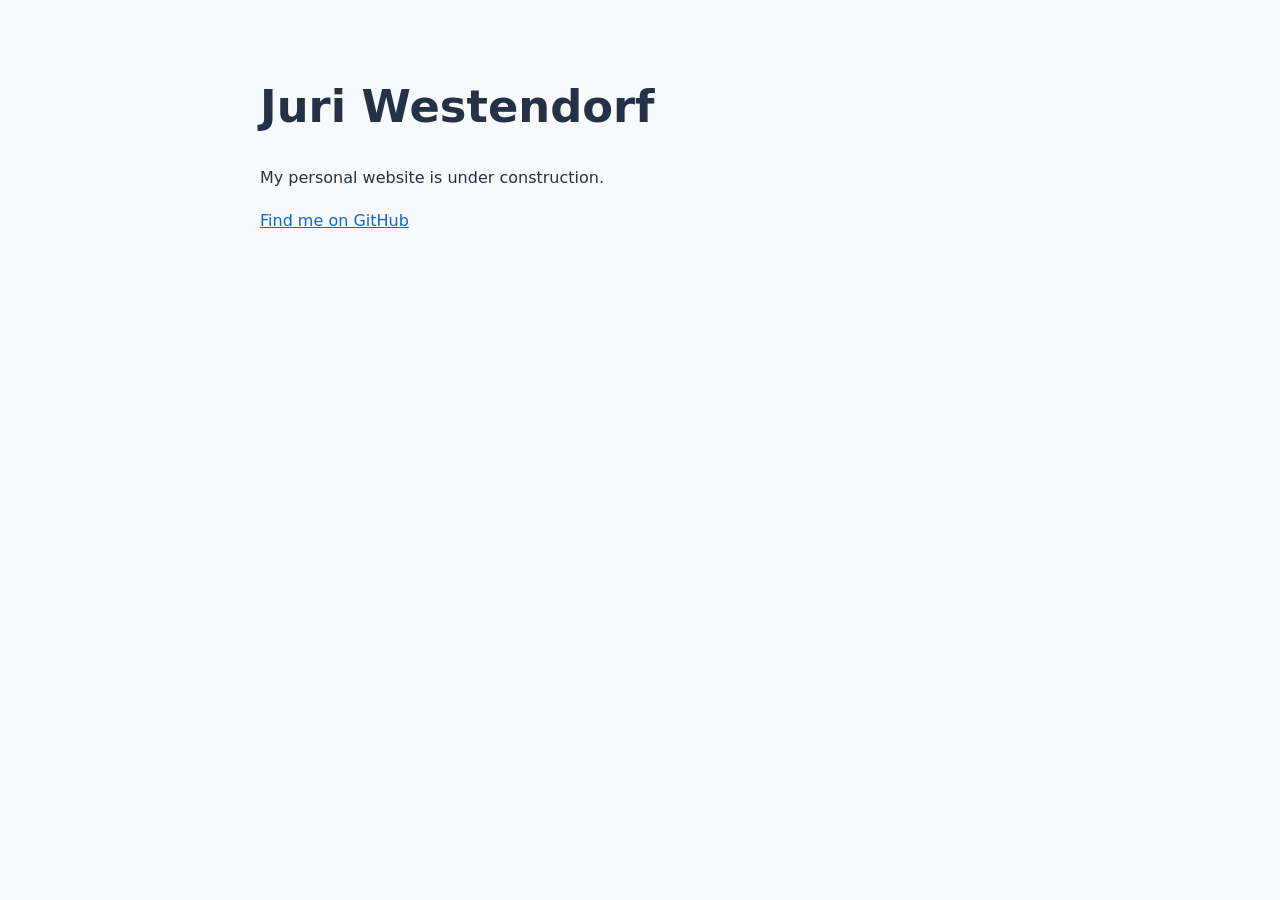
==== index.html @ f2e1b9af "Add initial index.html for personal website" ====
<!doctype html>
<html lang="en">
<head>
  <meta charset="utf-8">
  <meta name="viewport" content="width=device-width, initial-scale=1">
  <title>Juri Westendorf</title>
  <style>
    body {
      max-width: 760px;
      margin: 80px auto;
      padding: 0 24px;
      font-family: system-ui, sans-serif;
      line-height: 1.7;
      color: #243247;
      background: #f8fafc;
    }
    h1 { font-size: 2.8rem; line-height: 1.2; }
    a { color: #1266c5; }
  </style>
</head>
<body>
  <h1>Juri Westendorf</h1>
  <p>My personal website is under construction.</p>
  <p><a href="https://github.com/jurilw">Find me on GitHub</a></p>
</body>
</html>
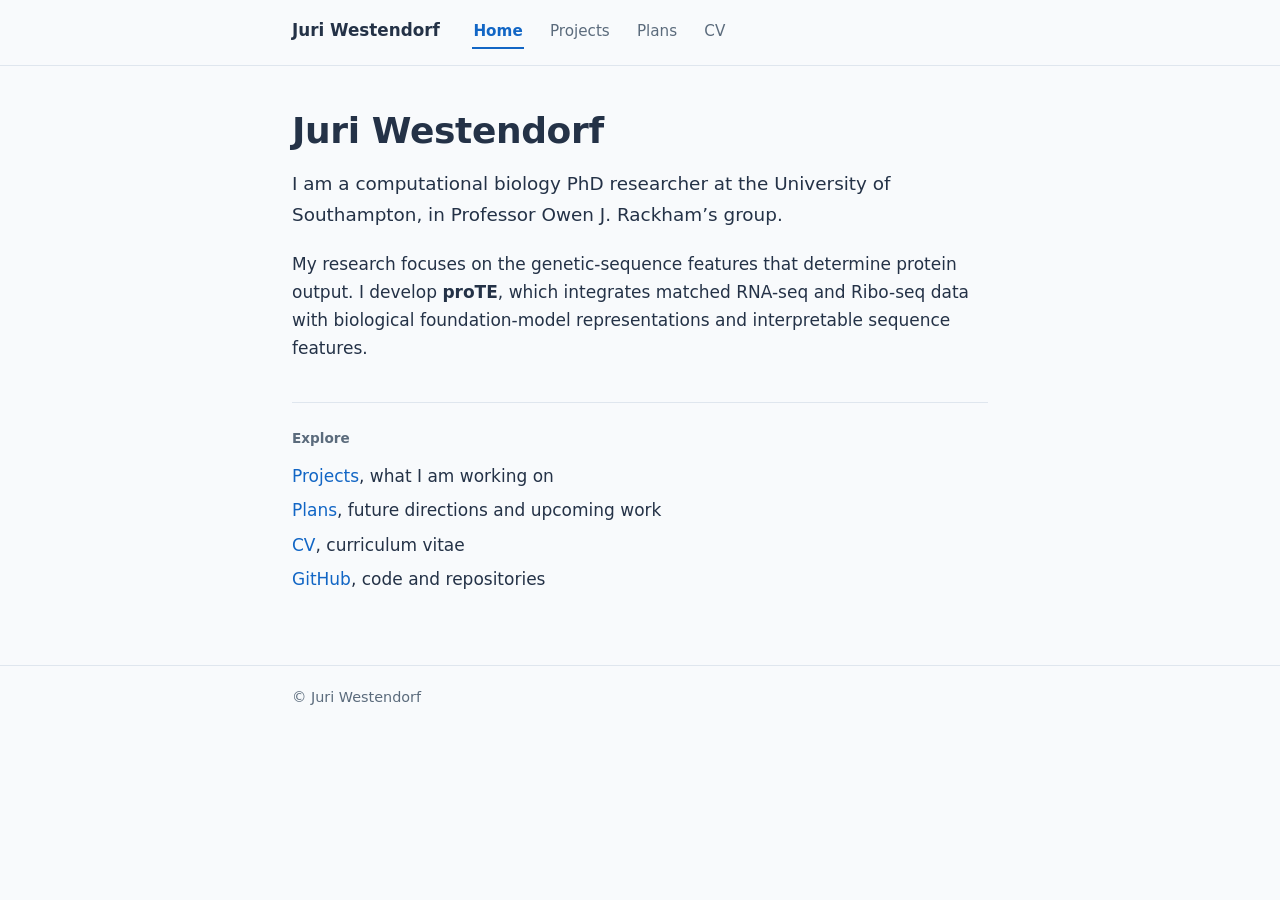
==== commit 6f9e4c23: "Build out personal website: home, projects, plans, CV Replace the placeholder index.html with a four" ====
--- a/index.html
+++ b/index.html
@@ -4,23 +4,54 @@
   <meta charset="utf-8">
   <meta name="viewport" content="width=device-width, initial-scale=1">
   <title>Juri Westendorf</title>
-  <style>
-    body {
-      max-width: 760px;
-      margin: 80px auto;
-      padding: 0 24px;
-      font-family: system-ui, sans-serif;
-      line-height: 1.7;
-      color: #243247;
-      background: #f8fafc;
-    }
-    h1 { font-size: 2.8rem; line-height: 1.2; }
-    a { color: #1266c5; }
-  </style>
+  <meta name="description" content="Juri Westendorf — computational biology PhD researcher at the University of Southampton.">
+  <link rel="stylesheet" href="css/site.css">
 </head>
 <body>
-  <h1>Juri Westendorf</h1>
-  <p>My personal website is under construction.</p>
-  <p><a href="https://github.com/jurilw">Find me on GitHub</a></p>
+  <a class="skip-link" href="#main">Skip to content</a>
+
+  <header class="site-header">
+    <div class="container">
+      <p class="site-title"><a href="index.html">Juri Westendorf</a></p>
+      <nav class="site-nav" aria-label="Main">
+        <ul>
+          <li><a href="index.html" aria-current="page">Home</a></li>
+          <li><a href="projects.html">Projects</a></li>
+          <li><a href="plans.html">Plans</a></li>
+          <li><a href="cv.html">CV</a></li>
+        </ul>
+      </nav>
+    </div>
+  </header>
+
+  <main id="main" class="container">
+    <h1>Juri Westendorf</h1>
+    <p class="lede">
+      I am a computational biology PhD researcher at the University of Southampton,
+      in Professor Owen J. Rackham&rsquo;s group.
+    </p>
+    <p>
+      My research focuses on the genetic-sequence features that determine protein
+      output. I develop <strong>proTE</strong>, which integrates matched
+      RNA-seq and Ribo-seq data with biological foundation-model representations
+      and interpretable sequence features.
+    </p>
+
+    <div class="quick-links">
+      <p class="section-label">Explore</p>
+      <ul>
+        <li><a href="projects.html">Projects</a>, what I am working on</li>
+        <li><a href="plans.html">Plans</a>, future directions and upcoming work</li>
+        <li><a href="cv.html">CV</a>, curriculum vitae</li>
+        <li><a href="https://github.com/jurilw">GitHub</a>, code and repositories</li>
+      </ul>
+    </div>
+  </main>
+
+  <footer class="site-footer">
+    <div class="container">
+      <p>&copy; Juri Westendorf</p>
+    </div>
+  </footer>
 </body>
 </html>
--- a/css/site.css
+++ b/css/site.css
@@ -0,0 +1,318 @@
+/* jurilw.github.io — shared stylesheet
+   Plain CSS, no frameworks, system fonts only, no external services. */
+
+:root {
+  --bg: #f8fafc;
+  --surface: #ffffff;
+  --text: #243247;
+  --muted: #5b6b7c;
+  --accent: #1266c5;
+  --accent-dark: #0d4f99;
+  --border: #dfe6ee;
+  --max-width: 46rem;
+}
+
+*,
+*::before,
+*::after {
+  box-sizing: border-box;
+}
+
+html {
+  -webkit-text-size-adjust: 100%;
+}
+
+body {
+  margin: 0;
+  background: var(--bg);
+  color: var(--text);
+  font-family: system-ui, -apple-system, "Segoe UI", Roboto,
+    "Helvetica Neue", Arial, sans-serif;
+  font-size: 1.0625rem;
+  line-height: 1.65;
+}
+
+.container {
+  max-width: var(--max-width);
+  margin: 0 auto;
+  padding-left: 1.25rem;
+  padding-right: 1.25rem;
+}
+
+/* Links */
+a {
+  color: var(--accent);
+}
+
+a:hover {
+  color: var(--accent-dark);
+}
+
+:focus-visible {
+  outline: 2px solid var(--accent);
+  outline-offset: 2px;
+  border-radius: 2px;
+}
+
+/* Skip link (keyboard users) */
+.skip-link {
+  position: absolute;
+  top: -100px;
+  left: 0.75rem;
+  padding: 0.5rem 0.85rem;
+  background: var(--surface);
+  border: 1px solid var(--border);
+  color: var(--accent);
+  text-decoration: none;
+  z-index: 100;
+}
+
+.skip-link:focus {
+  top: 0.75rem;
+}
+
+/* Header */
+.site-header {
+  border-bottom: 1px solid var(--border);
+}
+
+.site-header .container {
+  display: flex;
+  flex-wrap: wrap;
+  align-items: baseline;
+  gap: 0.35rem 2rem;
+  padding-top: 1rem;
+  padding-bottom: 1rem;
+}
+
+.site-title {
+  margin: 0;
+  font-size: 1.05rem;
+  font-weight: 600;
+}
+
+.site-title a {
+  color: var(--text);
+  text-decoration: none;
+}
+
+.site-title a:hover {
+  color: var(--accent);
+}
+
+.site-nav ul {
+  list-style: none;
+  display: flex;
+  flex-wrap: wrap;
+  margin: 0;
+  padding: 0;
+  gap: 0.15rem 1.5rem;
+}
+
+.site-nav a {
+  display: inline-block;
+  padding: 0.2rem 0.1rem;
+  color: var(--muted);
+  font-size: 0.95rem;
+  text-decoration: none;
+  border-bottom: 2px solid transparent;
+}
+
+.site-nav a:hover {
+  color: var(--accent);
+}
+
+.site-nav a[aria-current="page"] {
+  color: var(--accent);
+  font-weight: 600;
+  border-bottom-color: var(--accent);
+}
+
+/* Main */
+main {
+  padding: 2.75rem 0 3.5rem;
+}
+
+h1 {
+  margin: 0 0 1.1rem;
+  font-size: 2.25rem;
+  line-height: 1.15;
+  letter-spacing: -0.01em;
+}
+
+h2 {
+  margin: 2.5rem 0 0.6rem;
+  font-size: 1.3rem;
+  line-height: 1.3;
+}
+
+p {
+  margin: 0 0 1rem;
+}
+
+.lede {
+  margin-bottom: 1.25rem;
+  font-size: 1.15rem;
+}
+
+.section-label {
+  margin: 0 0 0.75rem;
+  font-size: 0.85rem;
+  font-weight: 600;
+  color: var(--muted);
+}
+
+/* Home: quick links */
+.quick-links {
+  margin-top: 2.5rem;
+  padding-top: 1.5rem;
+  border-top: 1px solid var(--border);
+}
+
+.quick-links ul {
+  list-style: none;
+  margin: 0;
+  padding: 0;
+  display: grid;
+  gap: 0.4rem;
+}
+
+.quick-links a {
+  text-decoration: none;
+}
+
+.quick-links a:hover {
+  text-decoration: underline;
+}
+
+/* Projects */
+.project {
+  padding: 1.5rem 0;
+  border-top: 1px solid var(--border);
+}
+
+.project h2 {
+  margin-top: 0;
+  display: flex;
+  flex-wrap: wrap;
+  align-items: center;
+  gap: 0.25rem 0.9rem;
+}
+
+.status {
+  font-size: 0.75rem;
+  font-weight: 600;
+  letter-spacing: 0.05em;
+  text-transform: uppercase;
+  color: var(--muted);
+  border: 1px solid var(--border);
+  border-radius: 999px;
+  padding: 0.12rem 0.6rem;
+  white-space: nowrap;
+}
+
+.project-links {
+  list-style: none;
+  display: flex;
+  flex-wrap: wrap;
+  gap: 0.25rem 1.5rem;
+  margin: 0.9rem 0 0;
+  padding: 0;
+  font-size: 0.95rem;
+}
+
+/* Plans */
+.plans-note {
+  color: var(--muted);
+}
+
+.plans-soon {
+  margin-bottom: 0;
+  font-size: 1.15rem;
+  font-weight: 600;
+}
+
+/* CV */
+.cv-section {
+  padding-top: 0.25rem;
+}
+
+.cv-section ul {
+  margin: 0;
+  padding-left: 1.2rem;
+}
+
+.cv-section li {
+  margin-bottom: 0.3rem;
+}
+
+/* Footer */
+.site-footer {
+  border-top: 1px solid var(--border);
+  margin-top: 1rem;
+}
+
+.site-footer .container {
+  padding-top: 1.25rem;
+  padding-bottom: 2.25rem;
+  font-size: 0.9rem;
+  color: var(--muted);
+}
+
+.site-footer p {
+  margin: 0;
+}
+
+/* Small screens */
+@media (max-width: 480px) {
+  body {
+    font-size: 1rem;
+  }
+
+  h1 {
+    font-size: 1.8rem;
+  }
+
+  main {
+    padding-top: 2rem;
+  }
+
+  .site-header .container {
+    gap: 0.2rem 1.25rem;
+  }
+}
+
+/* Print (mainly useful for the CV) */
+@media print {
+  body {
+    background: #fff;
+    color: #000;
+    font-size: 11pt;
+  }
+
+  .skip-link,
+  .site-header,
+  .site-footer,
+  .quick-links {
+    display: none;
+  }
+
+  main {
+    padding: 0;
+  }
+
+  a {
+    color: #000;
+    text-decoration: none;
+  }
+
+  a[href^="http"]::after {
+    content: " (" attr(href) ")";
+    font-size: 9pt;
+    word-break: break-all;
+  }
+
+  .project {
+    border-top-color: #999;
+  }
+}
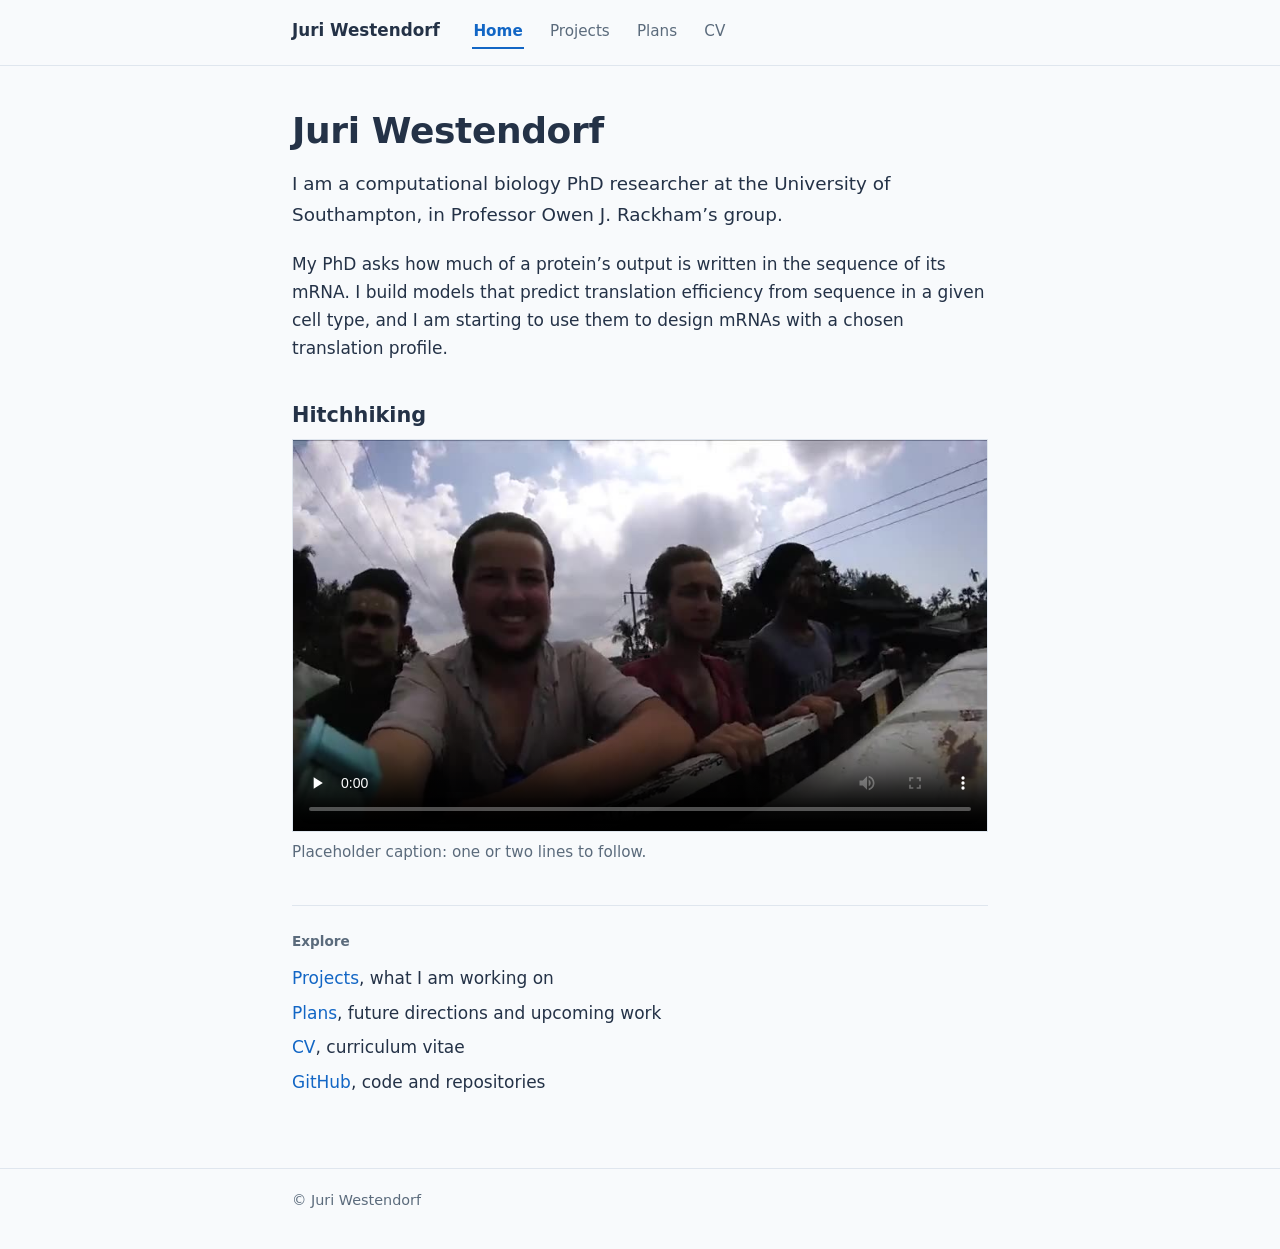
==== commit a5b2a157: "Add hitchhiking video; rewrite projects, plans and CV - Home: embed web-sized hitchhiking video (30 " ====
--- a/index.html
+++ b/index.html
@@ -4,7 +4,7 @@
   <meta charset="utf-8">
   <meta name="viewport" content="width=device-width, initial-scale=1">
   <title>Juri Westendorf</title>
-  <meta name="description" content="Juri Westendorf — computational biology PhD researcher at the University of Southampton.">
+  <meta name="description" content="Juri Westendorf, computational biology PhD researcher at the University of Southampton.">
   <link rel="stylesheet" href="css/site.css">
 </head>
 <body>
@@ -31,11 +31,23 @@
       in Professor Owen J. Rackham&rsquo;s group.
     </p>
     <p>
-      My research focuses on the genetic-sequence features that determine protein
-      output. I develop <strong>proTE</strong>, which integrates matched
-      RNA-seq and Ribo-seq data with biological foundation-model representations
-      and interpretable sequence features.
+      My PhD asks how much of a protein&rsquo;s output is written in the sequence
+      of its mRNA. I build models that predict translation efficiency from
+      sequence in a given cell type, and I am starting to use them to design
+      mRNAs with a chosen translation profile.
     </p>
+
+    <section class="video" aria-labelledby="video-title">
+      <h2 id="video-title">Hitchhiking</h2>
+      <figure>
+        <video controls preload="none" poster="media/hitchhiking_poster.jpg" width="852" height="480">
+          <source src="media/hitchhiking_web.mp4" type="video/mp4">
+          Your browser cannot play this video.
+          <a href="media/hitchhiking_web.mp4">Download it</a> instead.
+        </video>
+        <figcaption>Placeholder caption: one or two lines to follow.</figcaption>
+      </figure>
+    </section>
 
     <div class="quick-links">
       <p class="section-label">Explore</p>
--- a/css/site.css
+++ b/css/site.css
@@ -232,6 +232,25 @@
   font-weight: 600;
 }
 
+/* Video */
+.video figure {
+  margin: 0;
+}
+
+.video video {
+  display: block;
+  width: 100%;
+  height: auto;
+  background: #000;
+  border: 1px solid var(--border);
+}
+
+.video figcaption {
+  margin-top: 0.5rem;
+  font-size: 0.95rem;
+  color: var(--muted);
+}
+
 /* CV */
 .cv-section {
   padding-top: 0.25rem;
@@ -293,7 +312,8 @@
   .skip-link,
   .site-header,
   .site-footer,
-  .quick-links {
+  .quick-links,
+  .video {
     display: none;
   }
 
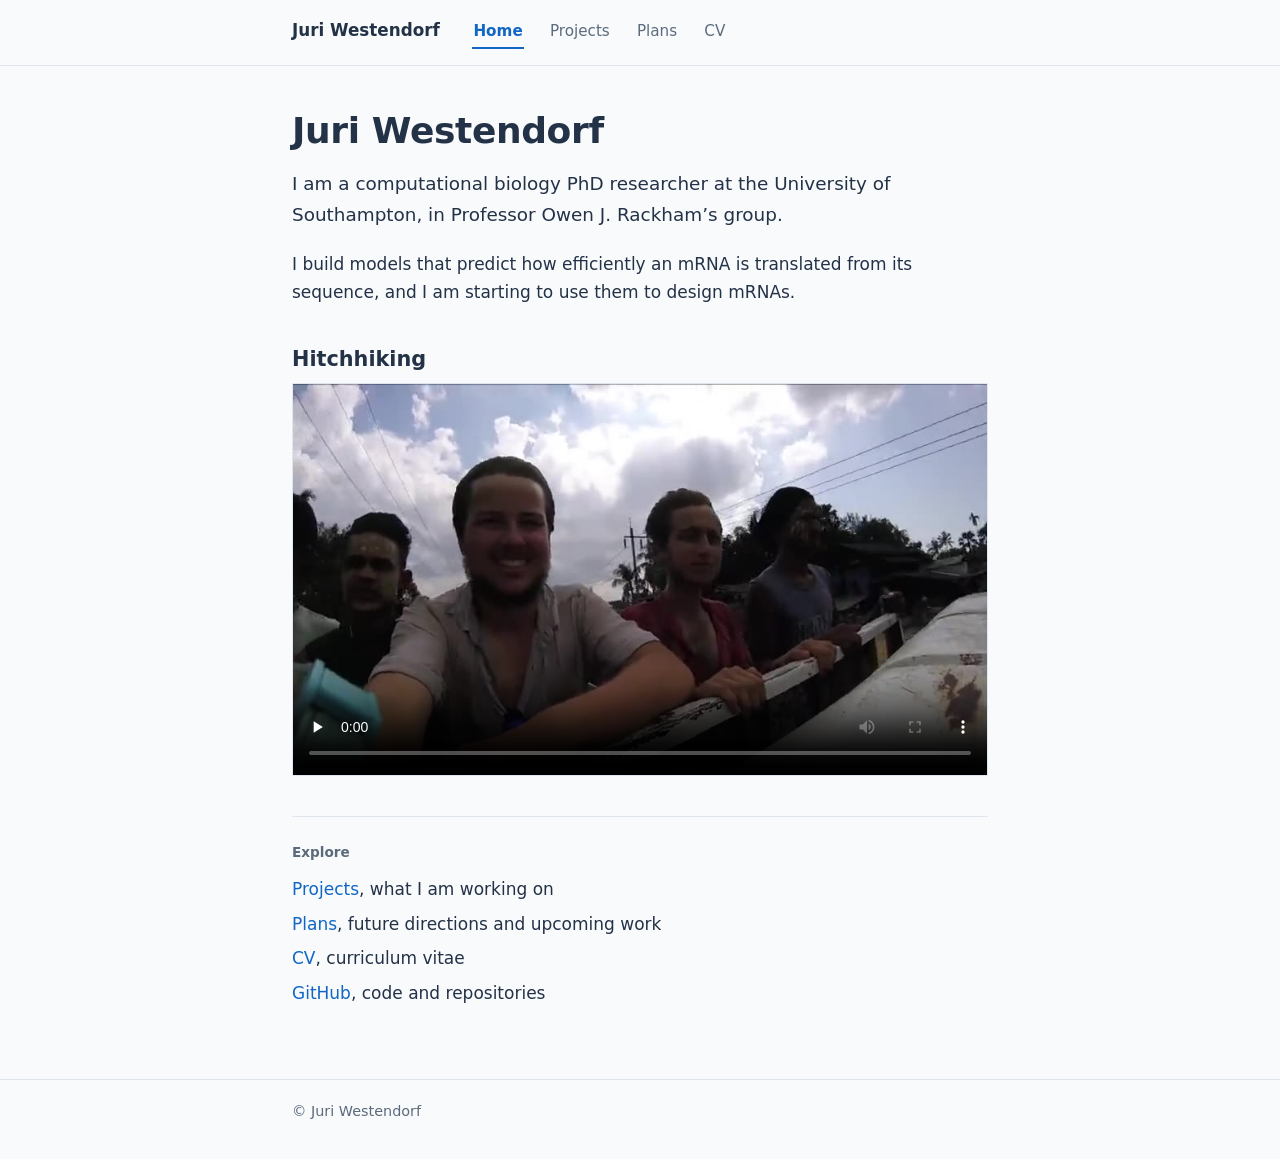
==== commit 5898f34d: "Tighten site text; drop placeholder video caption Co-Authored-By: Claude Opus 5.5 <noreply@anthropic" ====
--- a/index.html
+++ b/index.html
@@ -1,69 +1,66 @@
-<!doctype html>
-<html lang="en">
-<head>
-  <meta charset="utf-8">
-  <meta name="viewport" content="width=device-width, initial-scale=1">
-  <title>Juri Westendorf</title>
-  <meta name="description" content="Juri Westendorf, computational biology PhD researcher at the University of Southampton.">
-  <link rel="stylesheet" href="css/site.css">
-</head>
-<body>
-  <a class="skip-link" href="#main">Skip to content</a>
-
-  <header class="site-header">
-    <div class="container">
-      <p class="site-title"><a href="index.html">Juri Westendorf</a></p>
-      <nav class="site-nav" aria-label="Main">
-        <ul>
-          <li><a href="index.html" aria-current="page">Home</a></li>
-          <li><a href="projects.html">Projects</a></li>
-          <li><a href="plans.html">Plans</a></li>
-          <li><a href="cv.html">CV</a></li>
-        </ul>
-      </nav>
-    </div>
-  </header>
-
-  <main id="main" class="container">
-    <h1>Juri Westendorf</h1>
-    <p class="lede">
-      I am a computational biology PhD researcher at the University of Southampton,
-      in Professor Owen J. Rackham&rsquo;s group.
-    </p>
-    <p>
-      My PhD asks how much of a protein&rsquo;s output is written in the sequence
-      of its mRNA. I build models that predict translation efficiency from
-      sequence in a given cell type, and I am starting to use them to design
-      mRNAs with a chosen translation profile.
-    </p>
-
-    <section class="video" aria-labelledby="video-title">
-      <h2 id="video-title">Hitchhiking</h2>
-      <figure>
-        <video controls preload="none" poster="media/hitchhiking_poster.jpg" width="852" height="480">
-          <source src="media/hitchhiking_web.mp4" type="video/mp4">
-          Your browser cannot play this video.
-          <a href="media/hitchhiking_web.mp4">Download it</a> instead.
-        </video>
-        <figcaption>Placeholder caption: one or two lines to follow.</figcaption>
-      </figure>
-    </section>
-
-    <div class="quick-links">
-      <p class="section-label">Explore</p>
-      <ul>
-        <li><a href="projects.html">Projects</a>, what I am working on</li>
-        <li><a href="plans.html">Plans</a>, future directions and upcoming work</li>
-        <li><a href="cv.html">CV</a>, curriculum vitae</li>
-        <li><a href="https://github.com/jurilw">GitHub</a>, code and repositories</li>
-      </ul>
-    </div>
-  </main>
-
-  <footer class="site-footer">
-    <div class="container">
-      <p>&copy; Juri Westendorf</p>
-    </div>
-  </footer>
-</body>
-</html>
+<!doctype html>
+<html lang="en">
+<head>
+  <meta charset="utf-8">
+  <meta name="viewport" content="width=device-width, initial-scale=1">
+  <title>Juri Westendorf</title>
+  <meta name="description" content="Juri Westendorf, computational biology PhD researcher at the University of Southampton.">
+  <link rel="stylesheet" href="css/site.css">
+</head>
+<body>
+  <a class="skip-link" href="#main">Skip to content</a>
+
+  <header class="site-header">
+    <div class="container">
+      <p class="site-title"><a href="index.html">Juri Westendorf</a></p>
+      <nav class="site-nav" aria-label="Main">
+        <ul>
+          <li><a href="index.html" aria-current="page">Home</a></li>
+          <li><a href="projects.html">Projects</a></li>
+          <li><a href="plans.html">Plans</a></li>
+          <li><a href="cv.html">CV</a></li>
+        </ul>
+      </nav>
+    </div>
+  </header>
+
+  <main id="main" class="container">
+    <h1>Juri Westendorf</h1>
+    <p class="lede">
+      I am a computational biology PhD researcher at the University of Southampton,
+      in Professor Owen J. Rackham&rsquo;s group.
+    </p>
+    <p>
+      I build models that predict how efficiently an mRNA is translated from
+      its sequence, and I am starting to use them to design mRNAs.
+    </p>
+
+    <section class="video" aria-labelledby="video-title">
+      <h2 id="video-title">Hitchhiking</h2>
+      <figure>
+        <video controls preload="none" poster="media/hitchhiking_poster.jpg" width="852" height="480">
+          <source src="media/hitchhiking_web.mp4" type="video/mp4">
+          Your browser cannot play this video.
+          <a href="media/hitchhiking_web.mp4">Download it</a> instead.
+        </video>
+      </figure>
+    </section>
+
+    <div class="quick-links">
+      <p class="section-label">Explore</p>
+      <ul>
+        <li><a href="projects.html">Projects</a>, what I am working on</li>
+        <li><a href="plans.html">Plans</a>, future directions and upcoming work</li>
+        <li><a href="cv.html">CV</a>, curriculum vitae</li>
+        <li><a href="https://github.com/jurilw">GitHub</a>, code and repositories</li>
+      </ul>
+    </div>
+  </main>
+
+  <footer class="site-footer">
+    <div class="container">
+      <p>&copy; Juri Westendorf</p>
+    </div>
+  </footer>
+</body>
+</html>
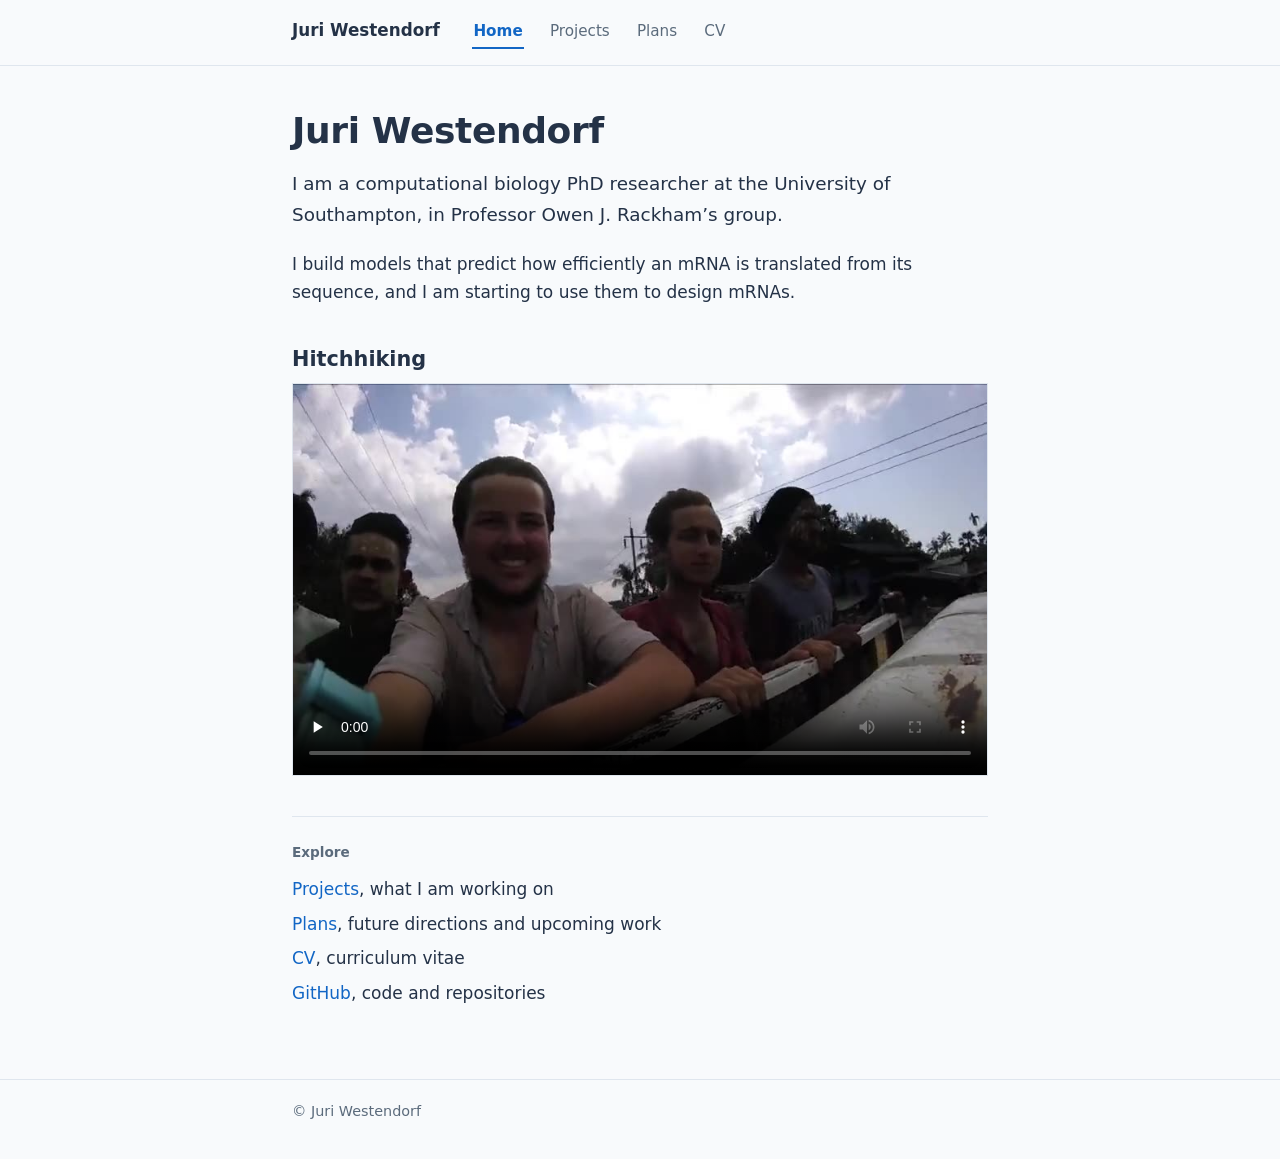
==== commit 59ea691b: "Restore LF line endings Co-Authored-By: Claude Opus 5.5 <noreply@anthropic.com>" ====
--- a/index.html
+++ b/index.html
@@ -1,66 +1,66 @@
-<!doctype html>
-<html lang="en">
-<head>
-  <meta charset="utf-8">
-  <meta name="viewport" content="width=device-width, initial-scale=1">
-  <title>Juri Westendorf</title>
-  <meta name="description" content="Juri Westendorf, computational biology PhD researcher at the University of Southampton.">
-  <link rel="stylesheet" href="css/site.css">
-</head>
-<body>
-  <a class="skip-link" href="#main">Skip to content</a>
-
-  <header class="site-header">
-    <div class="container">
-      <p class="site-title"><a href="index.html">Juri Westendorf</a></p>
-      <nav class="site-nav" aria-label="Main">
-        <ul>
-          <li><a href="index.html" aria-current="page">Home</a></li>
-          <li><a href="projects.html">Projects</a></li>
-          <li><a href="plans.html">Plans</a></li>
-          <li><a href="cv.html">CV</a></li>
-        </ul>
-      </nav>
-    </div>
-  </header>
-
-  <main id="main" class="container">
-    <h1>Juri Westendorf</h1>
-    <p class="lede">
-      I am a computational biology PhD researcher at the University of Southampton,
-      in Professor Owen J. Rackham&rsquo;s group.
-    </p>
-    <p>
-      I build models that predict how efficiently an mRNA is translated from
-      its sequence, and I am starting to use them to design mRNAs.
-    </p>
-
-    <section class="video" aria-labelledby="video-title">
-      <h2 id="video-title">Hitchhiking</h2>
-      <figure>
-        <video controls preload="none" poster="media/hitchhiking_poster.jpg" width="852" height="480">
-          <source src="media/hitchhiking_web.mp4" type="video/mp4">
-          Your browser cannot play this video.
-          <a href="media/hitchhiking_web.mp4">Download it</a> instead.
-        </video>
-      </figure>
-    </section>
-
-    <div class="quick-links">
-      <p class="section-label">Explore</p>
-      <ul>
-        <li><a href="projects.html">Projects</a>, what I am working on</li>
-        <li><a href="plans.html">Plans</a>, future directions and upcoming work</li>
-        <li><a href="cv.html">CV</a>, curriculum vitae</li>
-        <li><a href="https://github.com/jurilw">GitHub</a>, code and repositories</li>
-      </ul>
-    </div>
-  </main>
-
-  <footer class="site-footer">
-    <div class="container">
-      <p>&copy; Juri Westendorf</p>
-    </div>
-  </footer>
-</body>
-</html>
+<!doctype html>
+<html lang="en">
+<head>
+  <meta charset="utf-8">
+  <meta name="viewport" content="width=device-width, initial-scale=1">
+  <title>Juri Westendorf</title>
+  <meta name="description" content="Juri Westendorf, computational biology PhD researcher at the University of Southampton.">
+  <link rel="stylesheet" href="css/site.css">
+</head>
+<body>
+  <a class="skip-link" href="#main">Skip to content</a>
+
+  <header class="site-header">
+    <div class="container">
+      <p class="site-title"><a href="index.html">Juri Westendorf</a></p>
+      <nav class="site-nav" aria-label="Main">
+        <ul>
+          <li><a href="index.html" aria-current="page">Home</a></li>
+          <li><a href="projects.html">Projects</a></li>
+          <li><a href="plans.html">Plans</a></li>
+          <li><a href="cv.html">CV</a></li>
+        </ul>
+      </nav>
+    </div>
+  </header>
+
+  <main id="main" class="container">
+    <h1>Juri Westendorf</h1>
+    <p class="lede">
+      I am a computational biology PhD researcher at the University of Southampton,
+      in Professor Owen J. Rackham&rsquo;s group.
+    </p>
+    <p>
+      I build models that predict how efficiently an mRNA is translated from
+      its sequence, and I am starting to use them to design mRNAs.
+    </p>
+
+    <section class="video" aria-labelledby="video-title">
+      <h2 id="video-title">Hitchhiking</h2>
+      <figure>
+        <video controls preload="none" poster="media/hitchhiking_poster.jpg" width="852" height="480">
+          <source src="media/hitchhiking_web.mp4" type="video/mp4">
+          Your browser cannot play this video.
+          <a href="media/hitchhiking_web.mp4">Download it</a> instead.
+        </video>
+      </figure>
+    </section>
+
+    <div class="quick-links">
+      <p class="section-label">Explore</p>
+      <ul>
+        <li><a href="projects.html">Projects</a>, what I am working on</li>
+        <li><a href="plans.html">Plans</a>, future directions and upcoming work</li>
+        <li><a href="cv.html">CV</a>, curriculum vitae</li>
+        <li><a href="https://github.com/jurilw">GitHub</a>, code and repositories</li>
+      </ul>
+    </div>
+  </main>
+
+  <footer class="site-footer">
+    <div class="container">
+      <p>&copy; Juri Westendorf</p>
+    </div>
+  </footer>
+</body>
+</html>
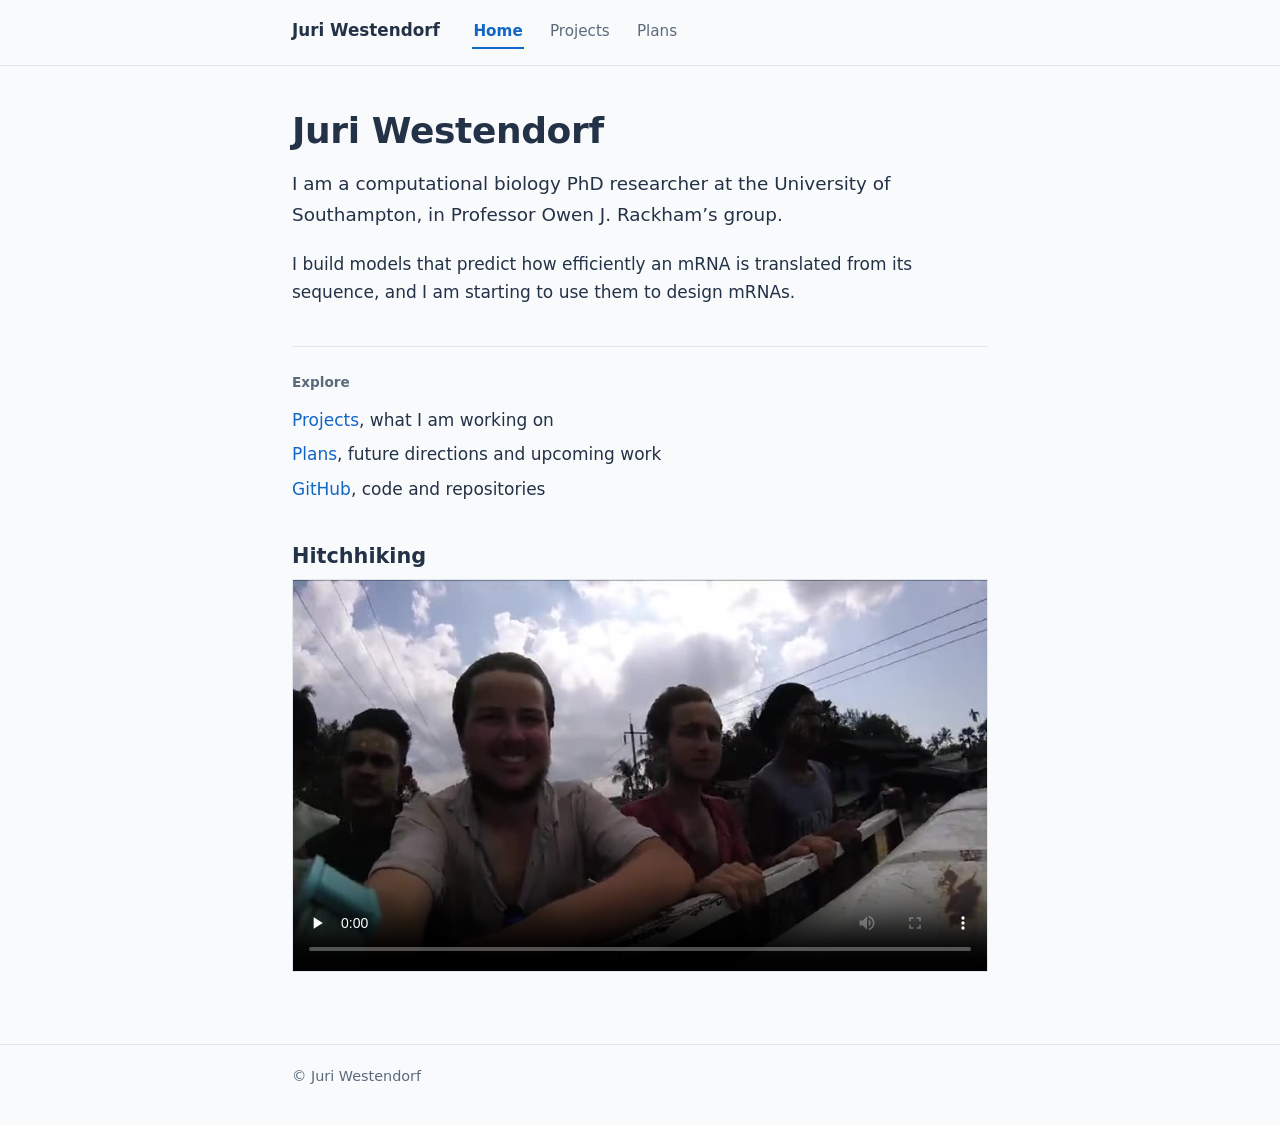
==== commit 4dd8282f: "Home: move video below links; drop CV from nav and links Co-Authored-By: Claude Opus 5.5 <noreply@an" ====
--- a/index.html
+++ b/index.html
@@ -18,7 +18,6 @@
           <li><a href="index.html" aria-current="page">Home</a></li>
           <li><a href="projects.html">Projects</a></li>
           <li><a href="plans.html">Plans</a></li>
-          <li><a href="cv.html">CV</a></li>
         </ul>
       </nav>
     </div>
@@ -35,6 +34,15 @@
       its sequence, and I am starting to use them to design mRNAs.
     </p>
 
+    <div class="quick-links">
+      <p class="section-label">Explore</p>
+      <ul>
+        <li><a href="projects.html">Projects</a>, what I am working on</li>
+        <li><a href="plans.html">Plans</a>, future directions and upcoming work</li>
+        <li><a href="https://github.com/jurilw">GitHub</a>, code and repositories</li>
+      </ul>
+    </div>
+
     <section class="video" aria-labelledby="video-title">
       <h2 id="video-title">Hitchhiking</h2>
       <figure>
@@ -46,15 +54,7 @@
       </figure>
     </section>
 
-    <div class="quick-links">
-      <p class="section-label">Explore</p>
-      <ul>
-        <li><a href="projects.html">Projects</a>, what I am working on</li>
-        <li><a href="plans.html">Plans</a>, future directions and upcoming work</li>
-        <li><a href="cv.html">CV</a>, curriculum vitae</li>
-        <li><a href="https://github.com/jurilw">GitHub</a>, code and repositories</li>
-      </ul>
-    </div>
+    <!-- CV download goes here once the PDF is chosen -->
   </main>
 
   <footer class="site-footer">
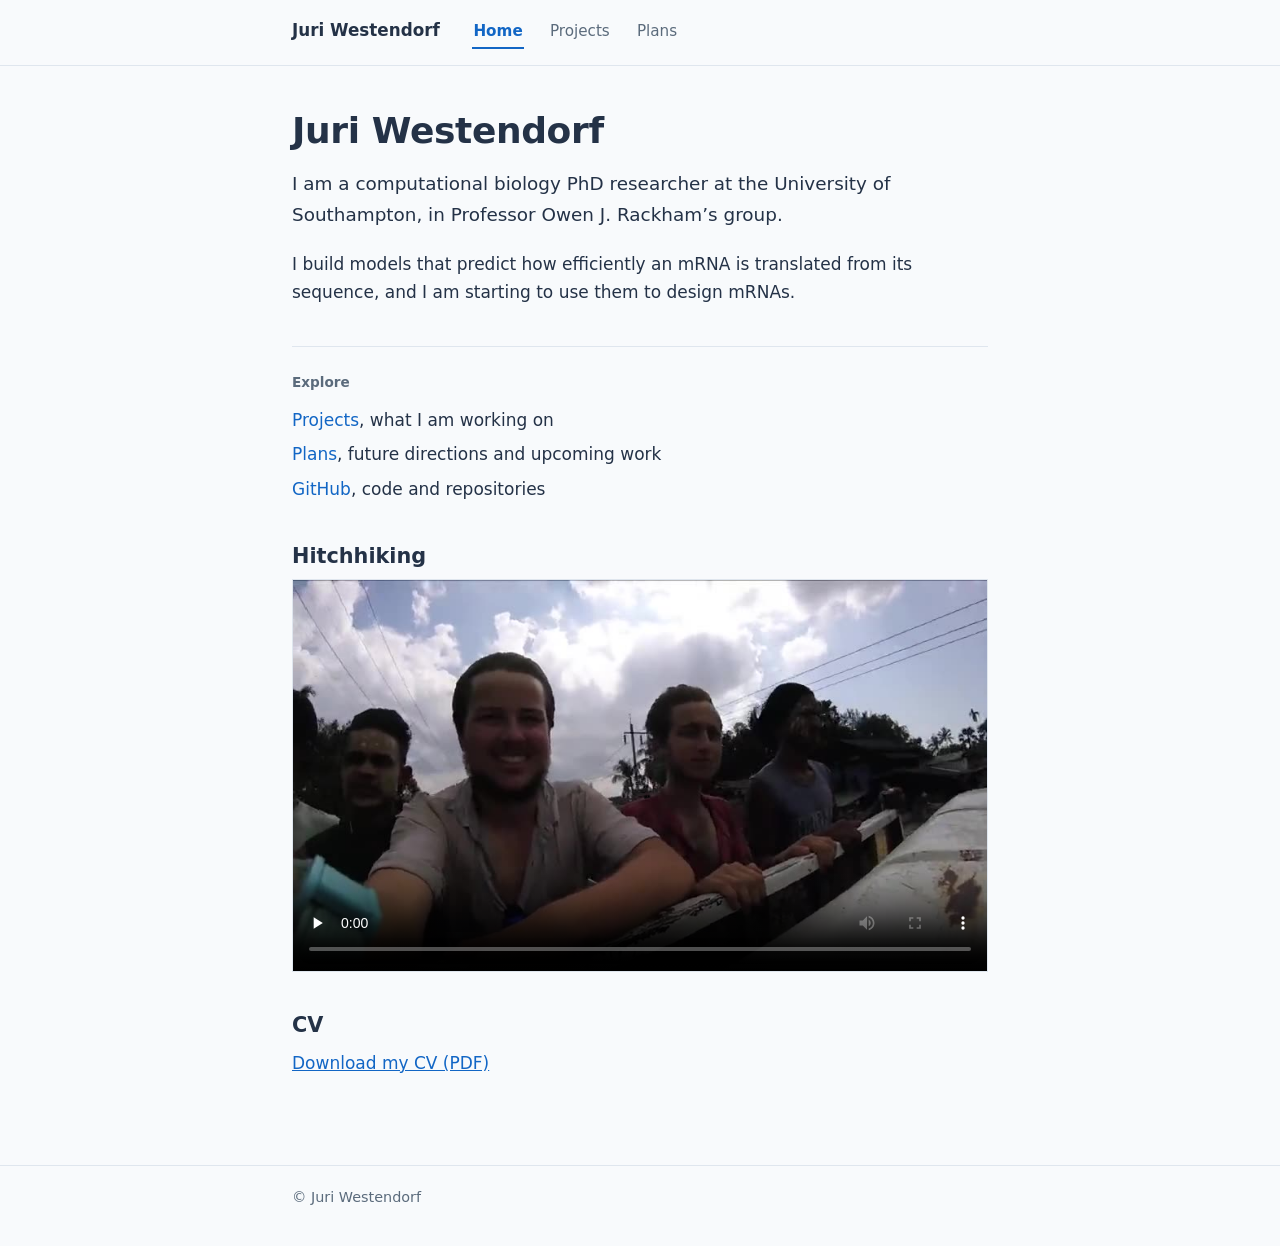
==== commit 440e5abf: "Home: CV as PDF download; remove cv.html The CV PDF is CV_08.2026 with the internship-search sentenc" ====
--- a/index.html
+++ b/index.html
@@ -54,7 +54,10 @@
       </figure>
     </section>
 
-    <!-- CV download goes here once the PDF is chosen -->
+    <section class="cv-download" aria-labelledby="cv-title">
+      <h2 id="cv-title">CV</h2>
+      <p><a href="media/Juri_Westendorf_CV.pdf" download>Download my CV (PDF)</a></p>
+    </section>
   </main>
 
   <footer class="site-footer">
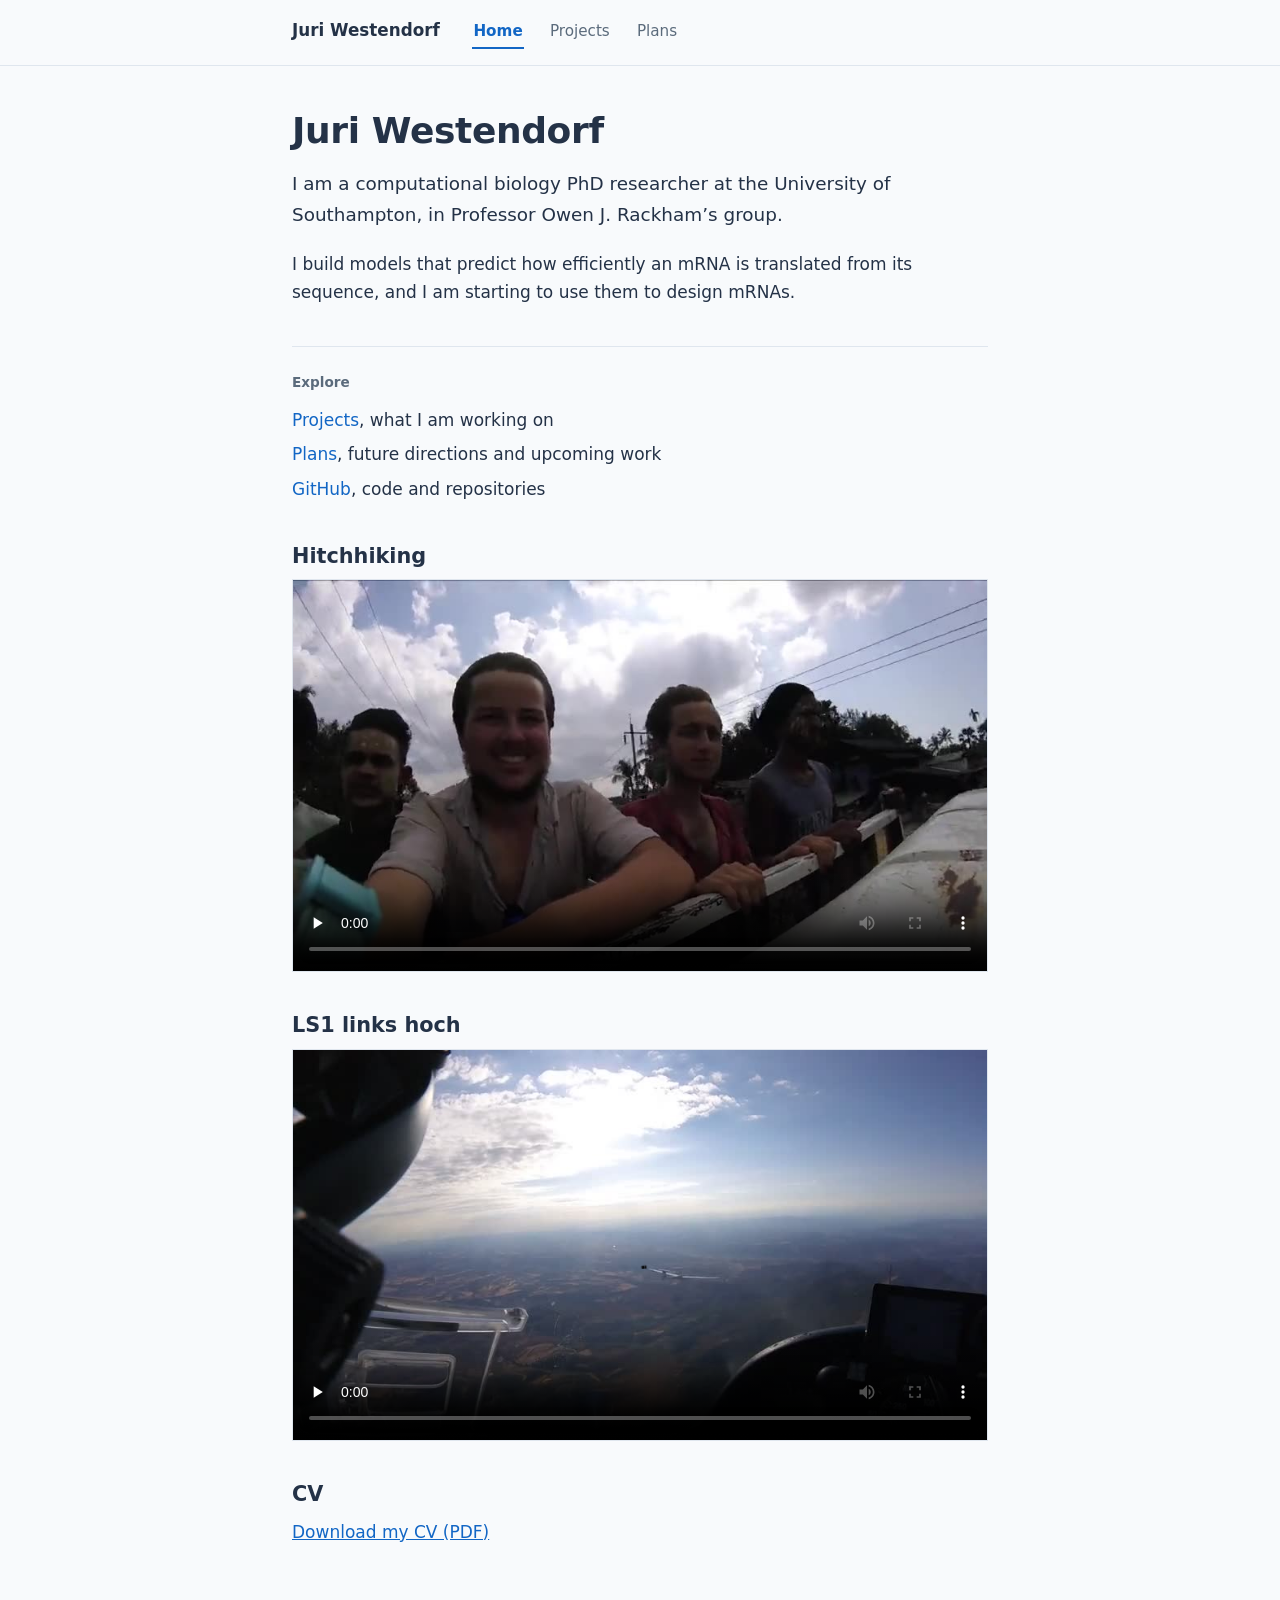
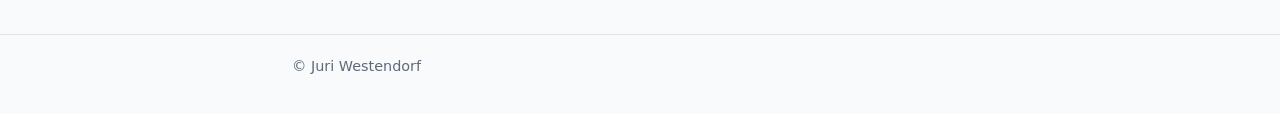
==== commit 2b00b097: "Home: add gliding video (LS1 links hoch, last 2:50) below hitchhiking Co-Authored-By: Claude Opus 5." ====
--- a/index.html
+++ b/index.html
@@ -54,6 +54,17 @@
       </figure>
     </section>
 
+    <section class="video" aria-labelledby="gliding-title">
+      <h2 id="gliding-title">LS1 links hoch</h2>
+      <figure>
+        <video controls preload="none" poster="media/gliding_poster.jpg" width="854" height="480">
+          <source src="media/gliding_web.mp4" type="video/mp4">
+          Your browser cannot play this video.
+          <a href="media/gliding_web.mp4">Download it</a> instead.
+        </video>
+      </figure>
+    </section>
+
     <section class="cv-download" aria-labelledby="cv-title">
       <h2 id="cv-title">CV</h2>
       <p><a href="media/Juri_Westendorf_CV.pdf" download>Download my CV (PDF)</a></p>
